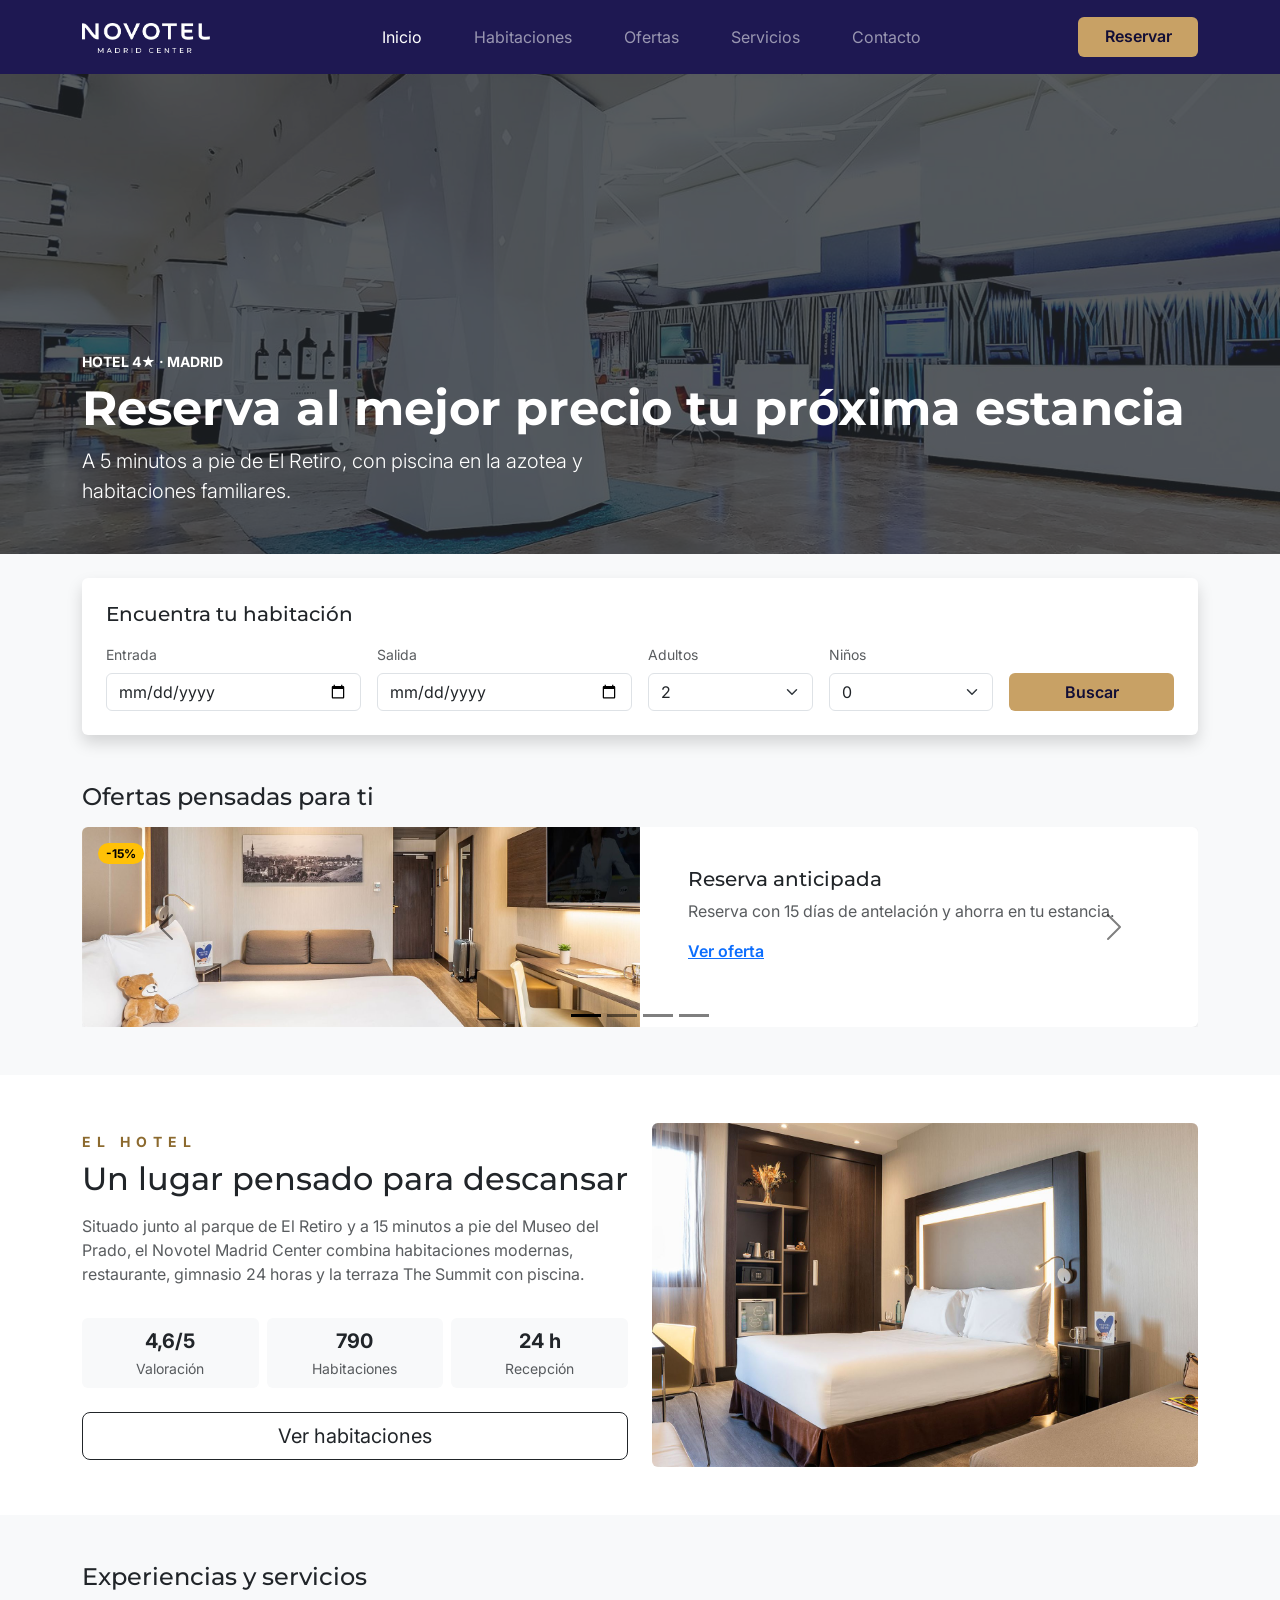
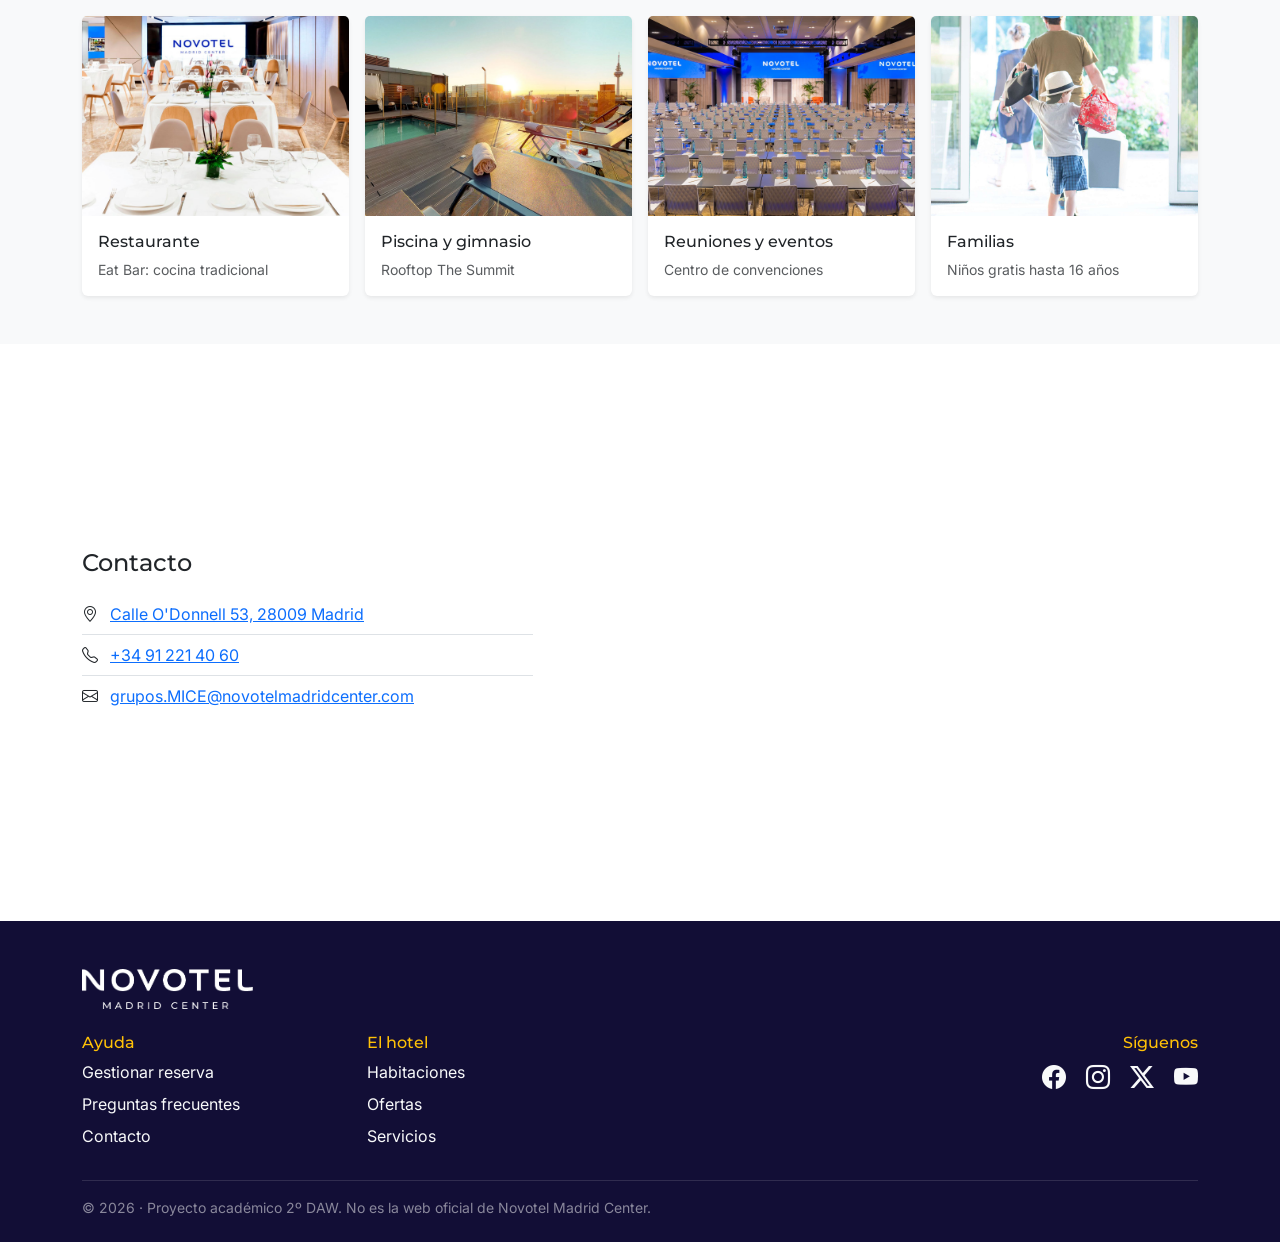
==== index.html @ 1bc8c363 "Add: Pagina NovotelMadrid" ====
<!DOCTYPE html>
<html lang="es">
<head>
  <meta charset="UTF-8">
  <meta name="viewport" content="width=device-width, initial-scale=1.0">
  <title>Novotel Madrid Center</title>
  <link rel="icon" href="img/favicon.png">
  <link href="https://fonts.googleapis.com/css2?family=Inter:wght@400;500;600&family=Montserrat:wght@500;600;700&display=swap" rel="stylesheet">
  <link href="https://cdn.jsdelivr.net/npm/bootstrap@5.3.8/dist/css/bootstrap.min.css" rel="stylesheet" integrity="sha384-sRIl4kxILFvY47J16cr9ZwB07vP4J8+LH7qKQnuqkuIAvNWLzeN8tE5YBujZqJLB" crossorigin="anonymous">
  <link href="https://cdn.jsdelivr.net/npm/bootstrap-icons@1.13.1/font/bootstrap-icons.min.css" rel="stylesheet">
  <link href="css/styles.css" rel="stylesheet">
</head>
<body class="bg-light">

  <nav class="navbar navbar-expand-lg navbar-dark bg-azul py-3 sticky-top">
    <div class="container">
      <a class="navbar-brand" href="index.html">
        <img src="img/logo-novotel-blanco.png" alt="Novotel Madrid Center" height="30">
      </a>
      <button class="navbar-toggler" type="button" data-bs-toggle="collapse" data-bs-target="#menu" aria-label="Abrir menú">
        <span class="navbar-toggler-icon"></span>
      </button>
      <div class="collapse navbar-collapse" id="menu">
        <ul class="navbar-nav mx-auto">
          <li class="nav-item"><a id="header-nav-link" class="nav-link active" href="index.html">Inicio</a></li>
          <li class="nav-item"><a id="header-nav-link" class="nav-link" href="rooms.html">Habitaciones</a></li>
          <li class="nav-item"><a id="header-nav-link" class="nav-link" href="#ofertas">Ofertas</a></li>
          <li class="nav-item"><a id="header-nav-link" class="nav-link" href="#servicios">Servicios</a></li>
          <li class="nav-item"><a id="header-nav-link" class="nav-link" href="#contacto">Contacto</a></li>
        </ul>
        <a id="reservar" href="#buscador" class="btn btn-dorado">Reservar</a>
      </div>
    </div>
  </nav>

  <header class="card border-0 rounded-0 text-white">
    <img src="img/hero.jpg" class="card-img rounded-0 foto-hero" alt="Recepción del hotel">
    <div class="card-img-overlay rounded-0 d-flex align-items-end bg-dark bg-opacity-75 pb-5">
      <div class="container">
        <p class="small fw-bold text-uppercase mb-2">Hotel 4★ · Madrid</p>
        <h1 class="display-5 fw-bold">Reserva al mejor precio tu próxima estancia</h1>
        <p class="lead col-lg-6 mb-0">A 5 minutos a pie de El Retiro, con piscina en la azotea y habitaciones familiares.</p>
      </div>
    </div>
  </header>

  <section id="buscador" class="container py-4">
    <div class="card border-0 shadow p-4">
      <h2 class="h5 mb-3">Encuentra tu habitación</h2>
      <form id="formBusqueda" action="available-rooms.html" method="get" class="row g-3 align-items-end" novalidate>
        <div class="col-6 col-lg-3">
          <label for="entrada" class="form-label small text-muted">Entrada</label>
          <input type="date" class="form-control" id="entrada" name="entrada" required>
        </div>
        <div class="col-6 col-lg-3">
          <label for="salida" class="form-label small text-muted">Salida</label>
          <input type="date" class="form-control" id="salida" name="salida" required>
          <div class="invalid-feedback">Tiene que ser después de la entrada.</div>
        </div>
        <div class="col-6 col-lg-2">
          <label for="adultos" class="form-label small text-muted">Adultos</label>
          <select class="form-select" id="adultos" name="adultos">
            <option>1</option>
            <option selected>2</option>
            <option>3</option>
            <option>4</option>
          </select>
        </div>
        <div class="col-6 col-lg-2">
          <label for="ninos" class="form-label small text-muted">Niños</label>
          <select class="form-select" id="ninos" name="ninos">
            <option selected>0</option>
            <option>1</option>
            <option>2</option>
          </select>
        </div>
        <div class="col-12 col-lg-2">
          <button type="submit" class="btn btn-dorado w-100">Buscar</button>
        </div>
      </form>
    </div>
  </section>

  <section id="ofertas" class="container py-4">
    <h2 class="h4 mb-3">Ofertas pensadas para ti</h2>
    <div id="carrusel" class="carousel carousel-dark slide" data-bs-ride="carousel">
      <div class="carousel-indicators mb-0">
        <button type="button" data-bs-target="#carrusel" data-bs-slide-to="0" class="active" aria-label="Oferta 1"></button>
        <button type="button" data-bs-target="#carrusel" data-bs-slide-to="1" aria-label="Oferta 2"></button>
        <button type="button" data-bs-target="#carrusel" data-bs-slide-to="2" aria-label="Oferta 3"></button>
        <button type="button" data-bs-target="#carrusel" data-bs-slide-to="3" aria-label="Oferta 4"></button>
      </div>
      <div class="carousel-inner">
        <div class="carousel-item active">
          <div class="card border-0 shadow-sm overflow-hidden">
            <div class="row g-0">
              <div class="col-md-6 position-relative">
                <img src="img/oferta-anticipada.jpg" class="img-fluid w-100 foto" alt="Habitación doble">
                <span class="badge rounded-pill text-bg-warning position-absolute top-0 start-0 m-3">-15%</span>
              </div>
              <div class="col-md-6 card-body px-5 py-4 pb-5 align-self-center">
                <h3 class="h5 card-title">Reserva anticipada</h3>
                <p class="card-text text-muted">Reserva con 15 días de antelación y ahorra en tu estancia.</p>
                <a href="#buscador" class="card-link fw-semibold">Ver oferta</a>
              </div>
            </div>
          </div>
        </div>
        <div class="carousel-item">
          <div class="card border-0 shadow-sm overflow-hidden">
            <div class="row g-0">
              <div class="col-md-6 position-relative">
                <img src="img/oferta-finde.jpg" class="img-fluid w-100 foto" alt="Desayuno en el hotel">
                <span class="badge rounded-pill text-bg-warning position-absolute top-0 start-0 m-3">+ Desayuno</span>
              </div>
              <div class="col-md-6 card-body px-5 py-4 pb-5 align-self-center">
                <h3 class="h5 card-title">Escapada fin de semana</h3>
                <p class="card-text text-muted">Desayuno buffet incluido en tus estancias de viernes a domingo.</p>
                <a href="#buscador" class="card-link fw-semibold">Ver oferta</a>
              </div>
            </div>
          </div>
        </div>
        <div class="carousel-item">
          <div class="card border-0 shadow-sm overflow-hidden">
            <div class="row g-0">
              <div class="col-md-6 position-relative">
                <img src="img/oferta-verano.jpg" class="img-fluid w-100 foto" alt="Terraza The Summit">
                <span class="badge rounded-pill text-bg-warning position-absolute top-0 start-0 m-3">Verano</span>
              </div>
              <div class="col-md-6 card-body px-5 py-4 pb-5 align-self-center">
                <h3 class="h5 card-title">Verano en The Summit</h3>
                <p class="card-text text-muted">Acceso a la piscina de la azotea de junio a septiembre.</p>
                <a href="#servicios" class="card-link fw-semibold">Ver oferta</a>
              </div>
            </div>
          </div>
        </div>
        <div class="carousel-item">
          <div class="card border-0 shadow-sm overflow-hidden">
            <div class="row g-0">
              <div class="col-md-6 position-relative">
                <img src="img/servicio-familias.jpg" class="img-fluid w-100 foto" alt="Familia en el hotel">
                <span class="badge rounded-pill text-bg-warning position-absolute top-0 start-0 m-3">Familias</span>
              </div>
              <div class="col-md-6 card-body px-5 py-4 pb-5 align-self-center">
                <h3 class="h5 card-title">Niños gratis</h3>
                <p class="card-text text-muted">Los menores de 16 años se alojan gratis en la habitación de sus padres.</p>
                <a href="rooms.html" class="card-link fw-semibold">Ver habitaciones</a>
              </div>
            </div>
          </div>
        </div>
      </div>
      <button class="carousel-control-prev" type="button" data-bs-target="#carrusel" data-bs-slide="prev">
        <span class="carousel-control-prev-icon"></span>
        <span class="visually-hidden">Anterior</span>
      </button>
      <button class="carousel-control-next" type="button" data-bs-target="#carrusel" data-bs-slide="next">
        <span class="carousel-control-next-icon"></span>
        <span class="visually-hidden">Siguiente</span>
      </button>
    </div>
  </section>

  <section class="bg-white py-5 mt-4">
    <div class="container">
      <div class="row g-4 align-items-center">
        <div class="col-lg-6">
          <p id="hotel-section" class="small fw-bold text-uppercase text-dorado mb-2">El hotel</p>
          <h2 class="mb-3">Un lugar pensado para descansar</h2>
          <p class="text-muted">Situado junto al parque de El Retiro y a 15 minutos a pie del Museo del Prado, el Novotel Madrid Center combina habitaciones modernas, restaurante, gimnasio 24 horas y la terraza The Summit con piscina.</p>
          <div class="row g-2 my-4 text-center">
            <div class="col-4"><div class="bg-light rounded p-2"><strong class="d-block fs-5">4,6/5</strong><small class="text-muted">Valoración</small></div></div>
            <div class="col-4"><div class="bg-light rounded p-2"><strong class="d-block fs-5">790</strong><small class="text-muted">Habitaciones</small></div></div>
            <div class="col-4"><div class="bg-light rounded p-2"><strong class="d-block fs-5">24 h</strong><small class="text-muted">Recepción</small></div></div>
          </div>
          <a id="btnHabitaciones" href="rooms.html" class="btn btn-outline-dark btn-lg">Ver habitaciones</a>
        </div>
        <div class="col-lg-6">
          <img src="img/habitacion-estandar.jpg" class="img-fluid rounded" alt="Habitación del hotel">
        </div>
      </div>
    </div>
  </section>

  <section id="servicios" class="container py-5">
    <h2 class="h4 mb-4">Experiencias y servicios</h2>
    <div class="row row-cols-2 row-cols-lg-4 g-3">
      <div class="col">
        <div class="card h-100 border-0 shadow-sm">
          <img src="img/servicio-restaurante.jpg" class="card-img-top foto" alt="Restaurante Eat Bar">
          <div class="card-body">
            <h3 class="h6 card-title">Restaurante</h3>
            <p class="card-text small text-muted">Eat Bar: cocina tradicional</p>
          </div>
        </div>
      </div>
      <div class="col">
        <div class="card h-100 border-0 shadow-sm">
          <img src="img/servicio-piscina.jpg" class="card-img-top foto" alt="Piscina en la azotea">
          <div class="card-body">
            <h3 class="h6 card-title">Piscina y gimnasio</h3>
            <p class="card-text small text-muted">Rooftop The Summit</p>
          </div>
        </div>
      </div>
      <div class="col">
        <div class="card h-100 border-0 shadow-sm">
          <img src="img/servicio-eventos.jpg" class="card-img-top foto" alt="Sala de eventos">
          <div class="card-body">
            <h3 class="h6 card-title">Reuniones y eventos</h3>
            <p class="card-text small text-muted">Centro de convenciones</p>
          </div>
        </div>
      </div>
      <div class="col">
        <div class="card h-100 border-0 shadow-sm">
          <img src="img/servicio-familias.jpg" class="card-img-top foto" alt="Familia llegando al hotel">
          <div class="card-body">
            <h3 class="h6 card-title">Familias</h3>
            <p class="card-text small text-muted">Niños gratis hasta 16 años</p>
          </div>
        </div>
      </div>
    </div>
  </section>

  <section id="contacto" class="bg-white py-5">
    <div class="container">
      <div class="row g-4 align-items-center">
        <div class="col-lg-5">
          <h2 class="h4 mb-3">Contacto</h2>
          <ul class="list-group list-group-flush">
            <li class="list-group-item px-0"><i class="bi bi-geo-alt me-2"></i> <a href="https://maps.app.goo.gl/3WTuPJawUHsqBY3b8">Calle O'Donnell 53, 28009 Madrid</a></li>
            <li class="list-group-item px-0"><i class="bi bi-telephone me-2"></i> <a href="tel:+34912214060">+34 91 221 40 60</a></li>
            <li class="list-group-item px-0 text-break"><i class="bi bi-envelope me-2"></i> <a href="mailto:grupos.MICE@novotelmadridcenter.com">grupos.MICE@novotelmadridcenter.com</a></li>
          </ul>
        </div>
        <div class="col-lg-7">
          <div class="ratio ratio-4x3 rounded overflow-hidden">
            <iframe src="https://www.google.com/maps?q=Novotel+Madrid+Center,+Calle+de+O'Donnell+53,+Madrid&output=embed" title="Mapa del hotel" loading="lazy" allowfullscreen></iframe>
          </div>
        </div>
      </div>
    </div>
  </section>

  <footer class="bg-azul-oscuro text-white-50 pt-5 pb-4">
    <div class="container">
      <img src="img/logo-novotel-blanco.png" alt="Novotel Madrid Center" height="40" class="mb-4">
      <div class="row g-4">
        <div class="col-6 col-md-3">
          <h2 class="h6 text-warning">Ayuda</h2>
          <ul class="list-unstyled">
            <li id="footer-link" class="mb-2"><a href="#buscador" class="link-light text-decoration-none">Gestionar reserva</a></li>
            <li id="footer-link" class="mb-2"><a href="#contacto" class="link-light text-decoration-none">Preguntas frecuentes</a></li>
            <li id="footer-link" class="mb-2"><a href="#contacto" class="link-light text-decoration-none">Contacto</a></li>
          </ul>
        </div>
        <div class="col-6 col-md-3">
          <h2 class="h6 text-warning">El hotel</h2>
          <ul class="list-unstyled">
            <li id="footer-link" class="mb-2"><a href="rooms.html" class="link-light text-decoration-none">Habitaciones</a></li>
            <li id="footer-link" class="mb-2"><a href="#ofertas" class="link-light text-decoration-none">Ofertas</a></li>
            <li id="footer-link" class="mb-2"><a href="#servicios" class="link-light text-decoration-none">Servicios</a></li>
          </ul>
        </div>
        <div class="col-md-6 text-md-end">
          <h2 class="h6 text-warning">Síguenos</h2>
          <a id="rrss" href="https://www.facebook.com/NovotelMCenter/" target="_blank" class="link-light fs-4 me-3" aria-label="Facebook"><i class="bi bi-facebook"></i></a>
          <a id="rrss" href="https://www.instagram.com/novotelmcenter/" target="_blank" class="link-light fs-4 me-3" aria-label="Instagram"><i class="bi bi-instagram"></i></a>
          <a id="rrss" href="https://x.com/novotelmcenter?lang=es" target="_blank" class="link-light fs-4 me-3" aria-label="X"><i class="bi bi-twitter-x"></i></a>
          <a id="rrss" href="https://www.youtube.com/channel/UCDqbWLSPRt5mQQGbAMGRGoQ" target="_blank" class="link-light fs-4" aria-label="YouTube"><i class="bi bi-youtube"></i></a>
        </div>
      </div>
      <hr>
      <p class="small mb-0">© 2026 · Proyecto académico 2º DAW. No es la web oficial de Novotel Madrid Center.</p>
    </div>
  </footer>

  <script src="https://cdn.jsdelivr.net/npm/bootstrap@5.3.8/dist/js/bootstrap.bundle.min.js" integrity="sha384-FKyoEForCGlyvwx9Hj09JcYn3nv7wiPVlz7YYwJrWVcXK/BmnVDxM+D2scQbITxI" crossorigin="anonymous"></script>
  <script src="js/main.js"></script>
</body>
</html>
---- css/styles.css ----
button:hover,
a:hover {
  transition: all 0.1s;
}

body {
  font-family: "Inter", sans-serif;
}

h1,
h2,
h3,
h4,
h5 {
  font-family: "Montserrat", sans-serif;
}

.bg-azul {
  background-color: #1E1852;
}

.bg-azul-oscuro {
  background-color: #120E36;
}

.text-dorado {
  color: #8C6A2F;
}

.btn-dorado {
  background-color: #C8A165;
  color: #120E36;
  font-weight: 600;
}

.btn-dorado:hover {
  background-color: #B88F52;
  color: #120E36;
}

.nav-pills .nav-link.active {
  background-color: #1E1852;
}

.foto {
  height: 200px;
  object-fit: cover;
}

.foto-hero {
  height: 480px;
  object-fit: cover;
}

#menu ul {
  gap: 36px;
}

#reservar {
  width: 120px;
  height: 40px;
}

#header-nav-link:not(.active):hover {
  border-bottom: 2px solid white;
}

#btnHabitaciones {
  width: 100%;
}

#hotel-section,
#seleccion {
  letter-spacing: 6px;
}

#rrss:hover,
#footer-link a:hover,
li:has(> #rooms-nav-link:not(.active):hover) {
  opacity: 60%;
}

#rooms-nav-link:not(.active) {
  color: black;
}

@media screen and (max-width: 992px) {
  .navbar-nav {
    padding-top: 36px;
    padding-bottom: 36px;
  }

  #reservar {
    width: 100%;
    margin-bottom: 12px;
  }
}
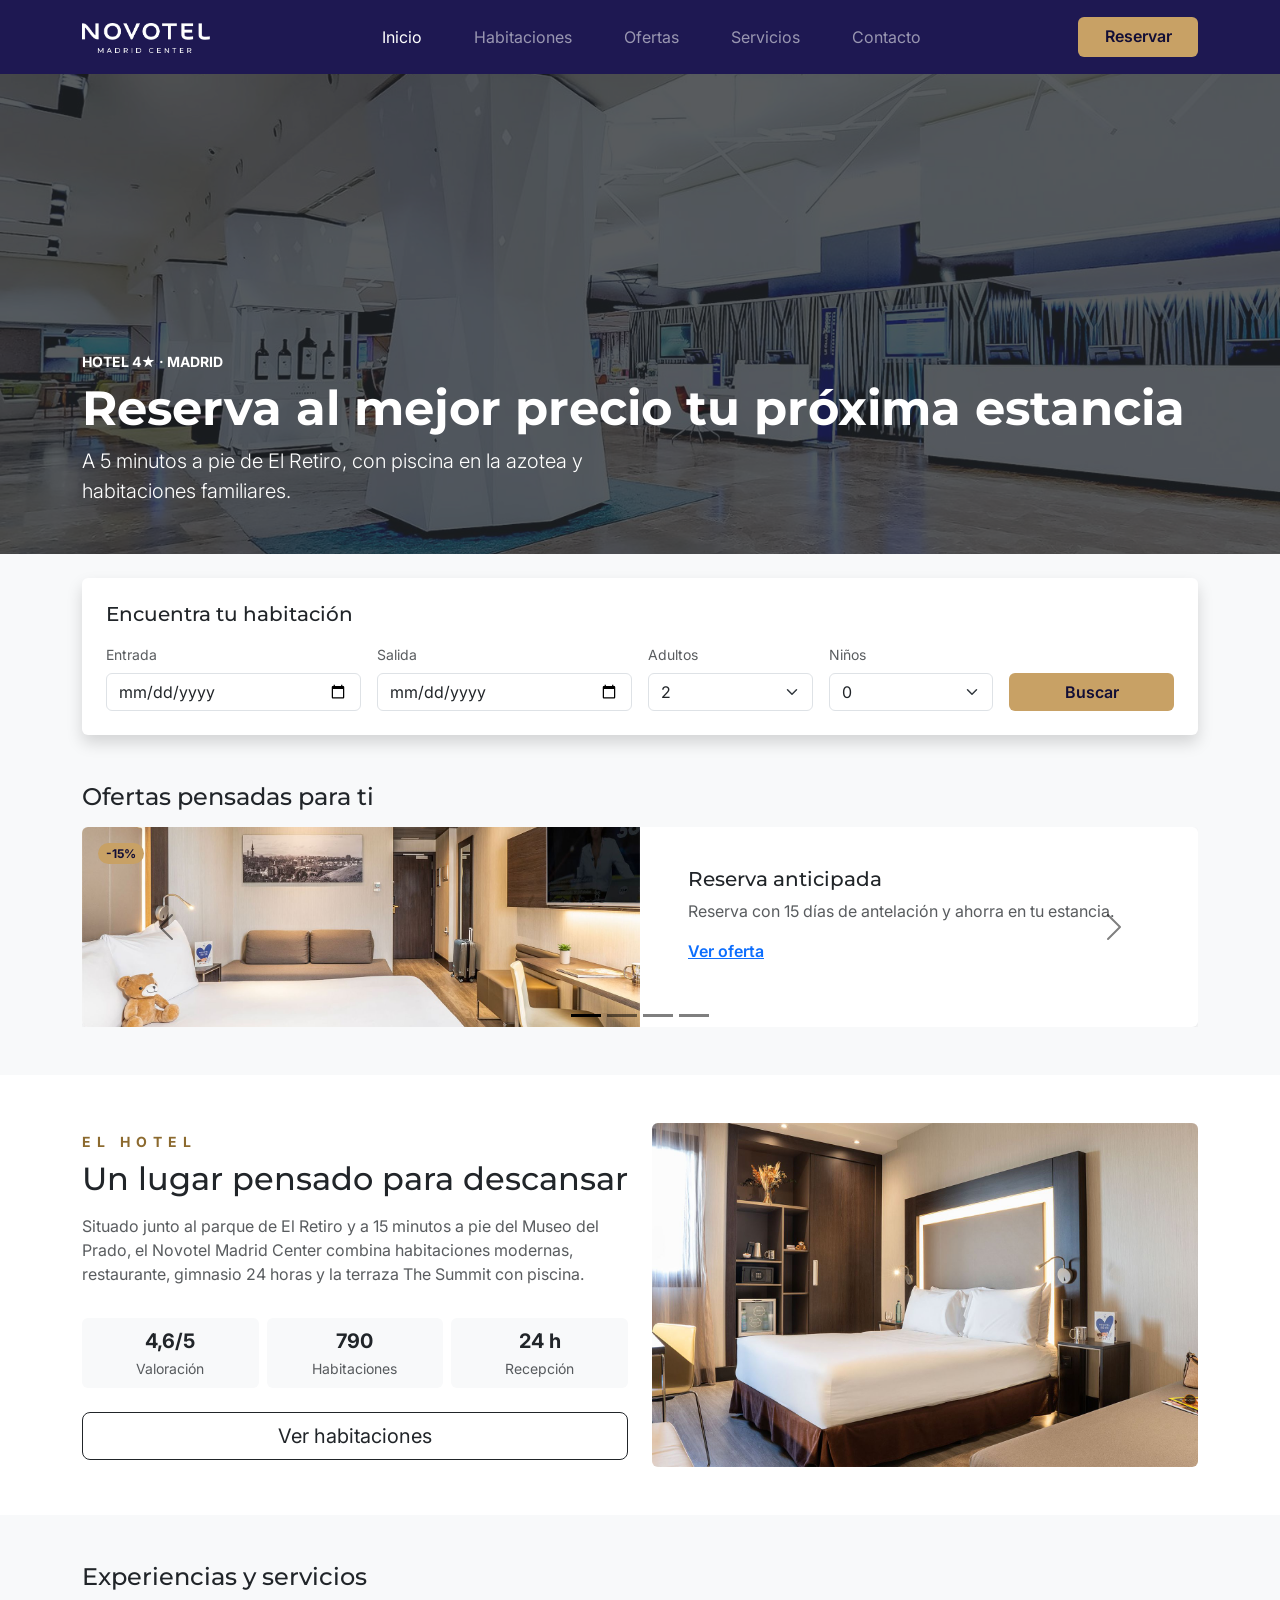
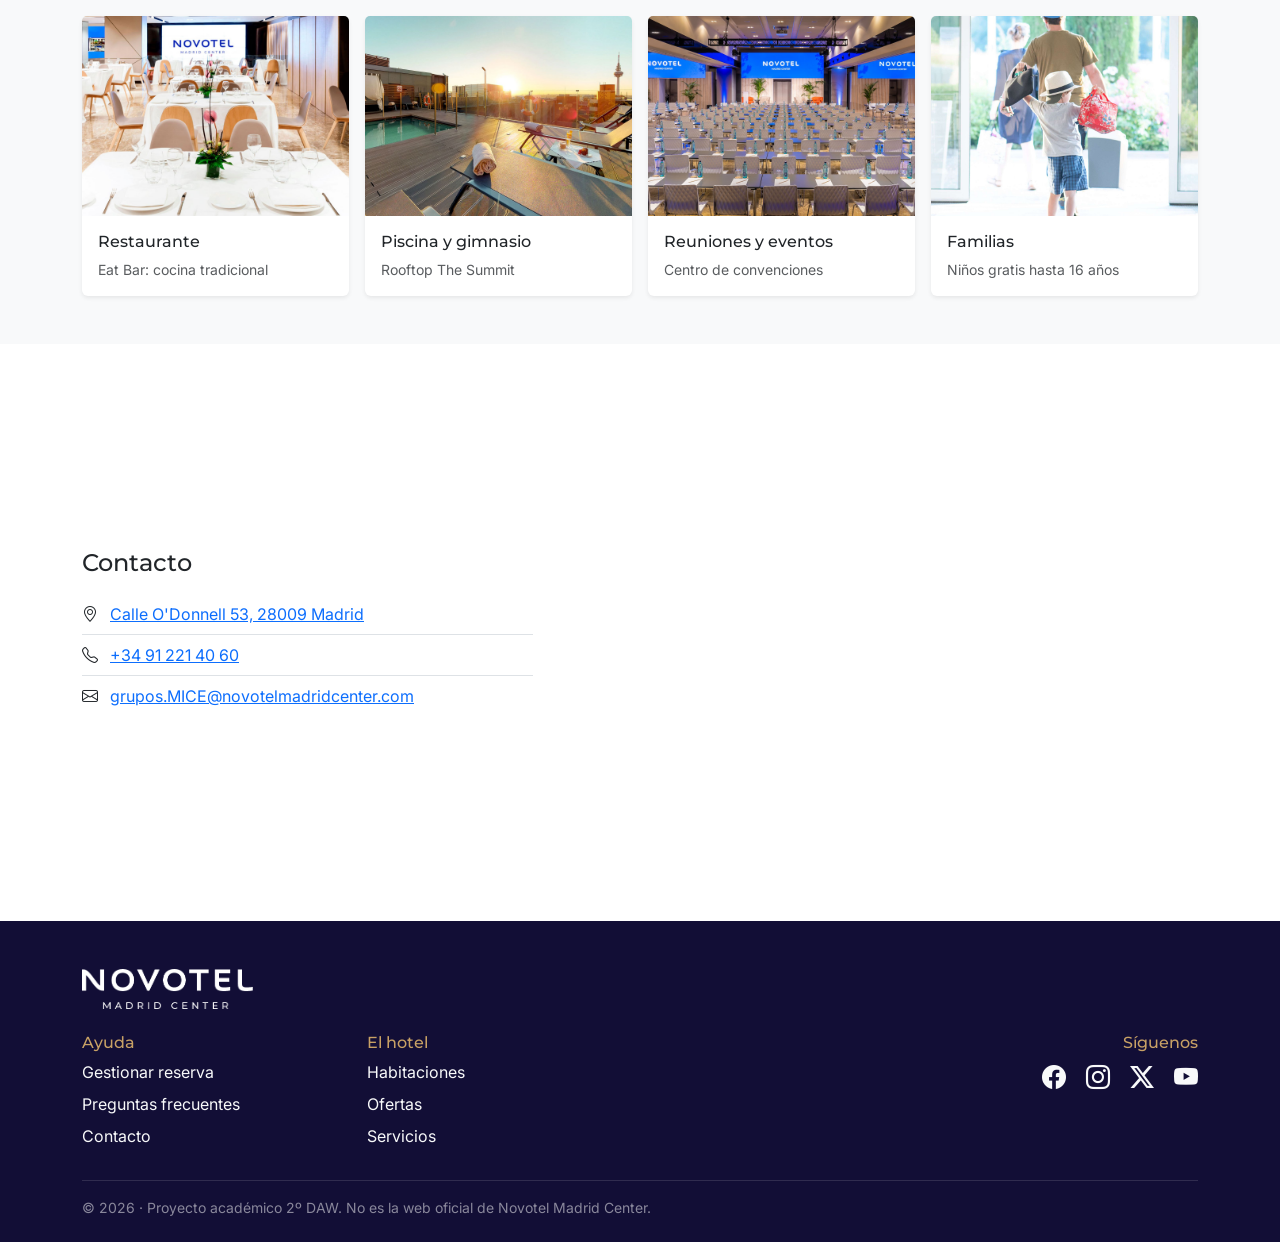
==== commit c5592b83: "Add: Mejoras de ids y codigo en js" ====
--- a/index.html
+++ b/index.html
@@ -1,285 +1,326 @@
 <!DOCTYPE html>
 <html lang="es">
+
 <head>
-  <meta charset="UTF-8">
-  <meta name="viewport" content="width=device-width, initial-scale=1.0">
-  <title>Novotel Madrid Center</title>
-  <link rel="icon" href="img/favicon.png">
-  <link href="https://fonts.googleapis.com/css2?family=Inter:wght@400;500;600&family=Montserrat:wght@500;600;700&display=swap" rel="stylesheet">
-  <link href="https://cdn.jsdelivr.net/npm/bootstrap@5.3.8/dist/css/bootstrap.min.css" rel="stylesheet" integrity="sha384-sRIl4kxILFvY47J16cr9ZwB07vP4J8+LH7qKQnuqkuIAvNWLzeN8tE5YBujZqJLB" crossorigin="anonymous">
-  <link href="https://cdn.jsdelivr.net/npm/bootstrap-icons@1.13.1/font/bootstrap-icons.min.css" rel="stylesheet">
-  <link href="css/styles.css" rel="stylesheet">
+    <meta charset="UTF-8">
+    <meta name="viewport" content="width=device-width, initial-scale=1.0">
+    <title>Novotel Madrid Center</title>
+    <link rel="icon" href="img/favicon.png">
+    <link
+        href="https://fonts.googleapis.com/css2?family=Inter:wght@400;500;600&family=Montserrat:wght@500;600;700&display=swap"
+        rel="stylesheet">
+    <link href="https://cdn.jsdelivr.net/npm/bootstrap@5.3.8/dist/css/bootstrap.min.css" rel="stylesheet"
+        integrity="sha384-sRIl4kxILFvY47J16cr9ZwB07vP4J8+LH7qKQnuqkuIAvNWLzeN8tE5YBujZqJLB" crossorigin="anonymous">
+    <link href="https://cdn.jsdelivr.net/npm/bootstrap-icons@1.13.1/font/bootstrap-icons.min.css" rel="stylesheet">
+    <link href="css/styles.css" rel="stylesheet">
 </head>
+
 <body class="bg-light">
 
-  <nav class="navbar navbar-expand-lg navbar-dark bg-azul py-3 sticky-top">
-    <div class="container">
-      <a class="navbar-brand" href="index.html">
-        <img src="img/logo-novotel-blanco.png" alt="Novotel Madrid Center" height="30">
-      </a>
-      <button class="navbar-toggler" type="button" data-bs-toggle="collapse" data-bs-target="#menu" aria-label="Abrir menú">
-        <span class="navbar-toggler-icon"></span>
-      </button>
-      <div class="collapse navbar-collapse" id="menu">
-        <ul class="navbar-nav mx-auto">
-          <li class="nav-item"><a id="header-nav-link" class="nav-link active" href="index.html">Inicio</a></li>
-          <li class="nav-item"><a id="header-nav-link" class="nav-link" href="rooms.html">Habitaciones</a></li>
-          <li class="nav-item"><a id="header-nav-link" class="nav-link" href="#ofertas">Ofertas</a></li>
-          <li class="nav-item"><a id="header-nav-link" class="nav-link" href="#servicios">Servicios</a></li>
-          <li class="nav-item"><a id="header-nav-link" class="nav-link" href="#contacto">Contacto</a></li>
-        </ul>
-        <a id="reservar" href="#buscador" class="btn btn-dorado">Reservar</a>
-      </div>
-    </div>
-  </nav>
-
-  <header class="card border-0 rounded-0 text-white">
-    <img src="img/hero.jpg" class="card-img rounded-0 foto-hero" alt="Recepción del hotel">
-    <div class="card-img-overlay rounded-0 d-flex align-items-end bg-dark bg-opacity-75 pb-5">
-      <div class="container">
-        <p class="small fw-bold text-uppercase mb-2">Hotel 4★ · Madrid</p>
-        <h1 class="display-5 fw-bold">Reserva al mejor precio tu próxima estancia</h1>
-        <p class="lead col-lg-6 mb-0">A 5 minutos a pie de El Retiro, con piscina en la azotea y habitaciones familiares.</p>
-      </div>
-    </div>
-  </header>
-
-  <section id="buscador" class="container py-4">
-    <div class="card border-0 shadow p-4">
-      <h2 class="h5 mb-3">Encuentra tu habitación</h2>
-      <form id="formBusqueda" action="available-rooms.html" method="get" class="row g-3 align-items-end" novalidate>
-        <div class="col-6 col-lg-3">
-          <label for="entrada" class="form-label small text-muted">Entrada</label>
-          <input type="date" class="form-control" id="entrada" name="entrada" required>
-        </div>
-        <div class="col-6 col-lg-3">
-          <label for="salida" class="form-label small text-muted">Salida</label>
-          <input type="date" class="form-control" id="salida" name="salida" required>
-          <div class="invalid-feedback">Tiene que ser después de la entrada.</div>
-        </div>
-        <div class="col-6 col-lg-2">
-          <label for="adultos" class="form-label small text-muted">Adultos</label>
-          <select class="form-select" id="adultos" name="adultos">
-            <option>1</option>
-            <option selected>2</option>
-            <option>3</option>
-            <option>4</option>
-          </select>
-        </div>
-        <div class="col-6 col-lg-2">
-          <label for="ninos" class="form-label small text-muted">Niños</label>
-          <select class="form-select" id="ninos" name="ninos">
-            <option selected>0</option>
-            <option>1</option>
-            <option>2</option>
-          </select>
-        </div>
-        <div class="col-12 col-lg-2">
-          <button type="submit" class="btn btn-dorado w-100">Buscar</button>
-        </div>
-      </form>
-    </div>
-  </section>
-
-  <section id="ofertas" class="container py-4">
-    <h2 class="h4 mb-3">Ofertas pensadas para ti</h2>
-    <div id="carrusel" class="carousel carousel-dark slide" data-bs-ride="carousel">
-      <div class="carousel-indicators mb-0">
-        <button type="button" data-bs-target="#carrusel" data-bs-slide-to="0" class="active" aria-label="Oferta 1"></button>
-        <button type="button" data-bs-target="#carrusel" data-bs-slide-to="1" aria-label="Oferta 2"></button>
-        <button type="button" data-bs-target="#carrusel" data-bs-slide-to="2" aria-label="Oferta 3"></button>
-        <button type="button" data-bs-target="#carrusel" data-bs-slide-to="3" aria-label="Oferta 4"></button>
-      </div>
-      <div class="carousel-inner">
-        <div class="carousel-item active">
-          <div class="card border-0 shadow-sm overflow-hidden">
-            <div class="row g-0">
-              <div class="col-md-6 position-relative">
-                <img src="img/oferta-anticipada.jpg" class="img-fluid w-100 foto" alt="Habitación doble">
-                <span class="badge rounded-pill text-bg-warning position-absolute top-0 start-0 m-3">-15%</span>
-              </div>
-              <div class="col-md-6 card-body px-5 py-4 pb-5 align-self-center">
-                <h3 class="h5 card-title">Reserva anticipada</h3>
-                <p class="card-text text-muted">Reserva con 15 días de antelación y ahorra en tu estancia.</p>
-                <a href="#buscador" class="card-link fw-semibold">Ver oferta</a>
-              </div>
-            </div>
-          </div>
-        </div>
-        <div class="carousel-item">
-          <div class="card border-0 shadow-sm overflow-hidden">
-            <div class="row g-0">
-              <div class="col-md-6 position-relative">
-                <img src="img/oferta-finde.jpg" class="img-fluid w-100 foto" alt="Desayuno en el hotel">
-                <span class="badge rounded-pill text-bg-warning position-absolute top-0 start-0 m-3">+ Desayuno</span>
-              </div>
-              <div class="col-md-6 card-body px-5 py-4 pb-5 align-self-center">
-                <h3 class="h5 card-title">Escapada fin de semana</h3>
-                <p class="card-text text-muted">Desayuno buffet incluido en tus estancias de viernes a domingo.</p>
-                <a href="#buscador" class="card-link fw-semibold">Ver oferta</a>
-              </div>
-            </div>
-          </div>
-        </div>
-        <div class="carousel-item">
-          <div class="card border-0 shadow-sm overflow-hidden">
-            <div class="row g-0">
-              <div class="col-md-6 position-relative">
-                <img src="img/oferta-verano.jpg" class="img-fluid w-100 foto" alt="Terraza The Summit">
-                <span class="badge rounded-pill text-bg-warning position-absolute top-0 start-0 m-3">Verano</span>
-              </div>
-              <div class="col-md-6 card-body px-5 py-4 pb-5 align-self-center">
-                <h3 class="h5 card-title">Verano en The Summit</h3>
-                <p class="card-text text-muted">Acceso a la piscina de la azotea de junio a septiembre.</p>
-                <a href="#servicios" class="card-link fw-semibold">Ver oferta</a>
-              </div>
-            </div>
-          </div>
-        </div>
-        <div class="carousel-item">
-          <div class="card border-0 shadow-sm overflow-hidden">
-            <div class="row g-0">
-              <div class="col-md-6 position-relative">
-                <img src="img/servicio-familias.jpg" class="img-fluid w-100 foto" alt="Familia en el hotel">
-                <span class="badge rounded-pill text-bg-warning position-absolute top-0 start-0 m-3">Familias</span>
-              </div>
-              <div class="col-md-6 card-body px-5 py-4 pb-5 align-self-center">
-                <h3 class="h5 card-title">Niños gratis</h3>
-                <p class="card-text text-muted">Los menores de 16 años se alojan gratis en la habitación de sus padres.</p>
-                <a href="rooms.html" class="card-link fw-semibold">Ver habitaciones</a>
-              </div>
-            </div>
-          </div>
-        </div>
-      </div>
-      <button class="carousel-control-prev" type="button" data-bs-target="#carrusel" data-bs-slide="prev">
-        <span class="carousel-control-prev-icon"></span>
-        <span class="visually-hidden">Anterior</span>
-      </button>
-      <button class="carousel-control-next" type="button" data-bs-target="#carrusel" data-bs-slide="next">
-        <span class="carousel-control-next-icon"></span>
-        <span class="visually-hidden">Siguiente</span>
-      </button>
-    </div>
-  </section>
-
-  <section class="bg-white py-5 mt-4">
-    <div class="container">
-      <div class="row g-4 align-items-center">
-        <div class="col-lg-6">
-          <p id="hotel-section" class="small fw-bold text-uppercase text-dorado mb-2">El hotel</p>
-          <h2 class="mb-3">Un lugar pensado para descansar</h2>
-          <p class="text-muted">Situado junto al parque de El Retiro y a 15 minutos a pie del Museo del Prado, el Novotel Madrid Center combina habitaciones modernas, restaurante, gimnasio 24 horas y la terraza The Summit con piscina.</p>
-          <div class="row g-2 my-4 text-center">
-            <div class="col-4"><div class="bg-light rounded p-2"><strong class="d-block fs-5">4,6/5</strong><small class="text-muted">Valoración</small></div></div>
-            <div class="col-4"><div class="bg-light rounded p-2"><strong class="d-block fs-5">790</strong><small class="text-muted">Habitaciones</small></div></div>
-            <div class="col-4"><div class="bg-light rounded p-2"><strong class="d-block fs-5">24 h</strong><small class="text-muted">Recepción</small></div></div>
-          </div>
-          <a id="btnHabitaciones" href="rooms.html" class="btn btn-outline-dark btn-lg">Ver habitaciones</a>
-        </div>
-        <div class="col-lg-6">
-          <img src="img/habitacion-estandar.jpg" class="img-fluid rounded" alt="Habitación del hotel">
-        </div>
-      </div>
-    </div>
-  </section>
-
-  <section id="servicios" class="container py-5">
-    <h2 class="h4 mb-4">Experiencias y servicios</h2>
-    <div class="row row-cols-2 row-cols-lg-4 g-3">
-      <div class="col">
-        <div class="card h-100 border-0 shadow-sm">
-          <img src="img/servicio-restaurante.jpg" class="card-img-top foto" alt="Restaurante Eat Bar">
-          <div class="card-body">
-            <h3 class="h6 card-title">Restaurante</h3>
-            <p class="card-text small text-muted">Eat Bar: cocina tradicional</p>
-          </div>
-        </div>
-      </div>
-      <div class="col">
-        <div class="card h-100 border-0 shadow-sm">
-          <img src="img/servicio-piscina.jpg" class="card-img-top foto" alt="Piscina en la azotea">
-          <div class="card-body">
-            <h3 class="h6 card-title">Piscina y gimnasio</h3>
-            <p class="card-text small text-muted">Rooftop The Summit</p>
-          </div>
-        </div>
-      </div>
-      <div class="col">
-        <div class="card h-100 border-0 shadow-sm">
-          <img src="img/servicio-eventos.jpg" class="card-img-top foto" alt="Sala de eventos">
-          <div class="card-body">
-            <h3 class="h6 card-title">Reuniones y eventos</h3>
-            <p class="card-text small text-muted">Centro de convenciones</p>
-          </div>
-        </div>
-      </div>
-      <div class="col">
-        <div class="card h-100 border-0 shadow-sm">
-          <img src="img/servicio-familias.jpg" class="card-img-top foto" alt="Familia llegando al hotel">
-          <div class="card-body">
-            <h3 class="h6 card-title">Familias</h3>
-            <p class="card-text small text-muted">Niños gratis hasta 16 años</p>
-          </div>
-        </div>
-      </div>
-    </div>
-  </section>
-
-  <section id="contacto" class="bg-white py-5">
-    <div class="container">
-      <div class="row g-4 align-items-center">
-        <div class="col-lg-5">
-          <h2 class="h4 mb-3">Contacto</h2>
-          <ul class="list-group list-group-flush">
-            <li class="list-group-item px-0"><i class="bi bi-geo-alt me-2"></i> <a href="https://maps.app.goo.gl/3WTuPJawUHsqBY3b8">Calle O'Donnell 53, 28009 Madrid</a></li>
-            <li class="list-group-item px-0"><i class="bi bi-telephone me-2"></i> <a href="tel:+34912214060">+34 91 221 40 60</a></li>
-            <li class="list-group-item px-0 text-break"><i class="bi bi-envelope me-2"></i> <a href="mailto:grupos.MICE@novotelmadridcenter.com">grupos.MICE@novotelmadridcenter.com</a></li>
-          </ul>
-        </div>
-        <div class="col-lg-7">
-          <div class="ratio ratio-4x3 rounded overflow-hidden">
-            <iframe src="https://www.google.com/maps?q=Novotel+Madrid+Center,+Calle+de+O'Donnell+53,+Madrid&output=embed" title="Mapa del hotel" loading="lazy" allowfullscreen></iframe>
-          </div>
-        </div>
-      </div>
-    </div>
-  </section>
-
-  <footer class="bg-azul-oscuro text-white-50 pt-5 pb-4">
-    <div class="container">
-      <img src="img/logo-novotel-blanco.png" alt="Novotel Madrid Center" height="40" class="mb-4">
-      <div class="row g-4">
-        <div class="col-6 col-md-3">
-          <h2 class="h6 text-warning">Ayuda</h2>
-          <ul class="list-unstyled">
-            <li id="footer-link" class="mb-2"><a href="#buscador" class="link-light text-decoration-none">Gestionar reserva</a></li>
-            <li id="footer-link" class="mb-2"><a href="#contacto" class="link-light text-decoration-none">Preguntas frecuentes</a></li>
-            <li id="footer-link" class="mb-2"><a href="#contacto" class="link-light text-decoration-none">Contacto</a></li>
-          </ul>
-        </div>
-        <div class="col-6 col-md-3">
-          <h2 class="h6 text-warning">El hotel</h2>
-          <ul class="list-unstyled">
-            <li id="footer-link" class="mb-2"><a href="rooms.html" class="link-light text-decoration-none">Habitaciones</a></li>
-            <li id="footer-link" class="mb-2"><a href="#ofertas" class="link-light text-decoration-none">Ofertas</a></li>
-            <li id="footer-link" class="mb-2"><a href="#servicios" class="link-light text-decoration-none">Servicios</a></li>
-          </ul>
-        </div>
-        <div class="col-md-6 text-md-end">
-          <h2 class="h6 text-warning">Síguenos</h2>
-          <a id="rrss" href="https://www.facebook.com/NovotelMCenter/" target="_blank" class="link-light fs-4 me-3" aria-label="Facebook"><i class="bi bi-facebook"></i></a>
-          <a id="rrss" href="https://www.instagram.com/novotelmcenter/" target="_blank" class="link-light fs-4 me-3" aria-label="Instagram"><i class="bi bi-instagram"></i></a>
-          <a id="rrss" href="https://x.com/novotelmcenter?lang=es" target="_blank" class="link-light fs-4 me-3" aria-label="X"><i class="bi bi-twitter-x"></i></a>
-          <a id="rrss" href="https://www.youtube.com/channel/UCDqbWLSPRt5mQQGbAMGRGoQ" target="_blank" class="link-light fs-4" aria-label="YouTube"><i class="bi bi-youtube"></i></a>
-        </div>
-      </div>
-      <hr>
-      <p class="small mb-0">© 2026 · Proyecto académico 2º DAW. No es la web oficial de Novotel Madrid Center.</p>
-    </div>
-  </footer>
-
-  <script src="https://cdn.jsdelivr.net/npm/bootstrap@5.3.8/dist/js/bootstrap.bundle.min.js" integrity="sha384-FKyoEForCGlyvwx9Hj09JcYn3nv7wiPVlz7YYwJrWVcXK/BmnVDxM+D2scQbITxI" crossorigin="anonymous"></script>
-  <script src="js/main.js"></script>
+    <nav class="navbar navbar-expand-lg navbar-dark bg-azul py-3 sticky-top">
+        <div class="container">
+            <a class="navbar-brand" href="index.html">
+                <img src="img/logo-novotel-blanco.png" alt="Novotel Madrid Center" height="30">
+            </a>
+            <button class="navbar-toggler" type="button" data-bs-toggle="collapse" data-bs-target="#menu"
+                aria-label="Abrir menú">
+                <span class="navbar-toggler-icon"></span>
+            </button>
+            <div class="collapse navbar-collapse" id="menu">
+                <ul class="navbar-nav mx-auto">
+                    <li class="nav-item"><a class="header-nav-link nav-link active" href="index.html">Inicio</a></li>
+                    <li class="nav-item"><a class="header-nav-link nav-link" href="rooms.html">Habitaciones</a></li>
+                    <li class="nav-item"><a class="header-nav-link nav-link" href="#ofertas">Ofertas</a></li>
+                    <li class="nav-item"><a class="header-nav-link nav-link" href="#servicios">Servicios</a></li>
+                    <li class="nav-item"><a class="header-nav-link nav-link" href="#contacto">Contacto</a></li>
+                </ul>
+                <a id="reservar" href="#buscador" class="btn btn-dorado">Reservar</a>
+            </div>
+        </div>
+    </nav>
+
+    <header class="card border-0 rounded-0 text-white">
+        <img src="img/hero.jpg" class="card-img rounded-0 foto-hero" alt="Recepción del hotel">
+        <div class="card-img-overlay rounded-0 d-flex align-items-end bg-dark bg-opacity-75 pb-5">
+            <div class="container">
+                <p class="small fw-bold text-uppercase mb-2">Hotel 4★ · Madrid</p>
+                <h1 class="display-5 fw-bold">Reserva al mejor precio tu próxima estancia</h1>
+                <p class="lead col-lg-6 mb-0">A 5 minutos a pie de El Retiro, con piscina en la azotea y habitaciones familiares.</p>
+            </div>
+        </div>
+    </header>
+
+    <section id="buscador" class="container py-4">
+        <div class="card border-0 shadow p-4">
+            <h2 class="h5 mb-3">Encuentra tu habitación</h2>
+            <form id="formBusqueda" action="available-rooms.html" method="get" class="row g-3 align-items-end" novalidate>
+                <div class="col-6 col-lg-3">
+                    <label for="entrada" class="form-label small text-muted">Entrada</label>
+                    <input type="date" class="form-control" id="entrada" name="entrada" required>
+                </div>
+                <div class="col-6 col-lg-3">
+                    <label for="salida" class="form-label small text-muted">Salida</label>
+                    <input type="date" class="form-control" id="salida" name="salida" required>
+                    <div class="invalid-feedback">Tiene que ser después de la entrada.</div>
+                </div>
+                <div class="col-6 col-lg-2">
+                    <label for="adultos" class="form-label small text-muted">Adultos</label>
+                    <select class="form-select" id="adultos" name="adultos">
+                        <option>1</option>
+                        <option selected>2</option>
+                        <option>3</option>
+                        <option>4</option>
+                    </select>
+                </div>
+                <div class="col-6 col-lg-2">
+                    <label for="ninos" class="form-label small text-muted">Niños</label>
+                    <select class="form-select" id="ninos" name="ninos">
+                        <option selected>0</option>
+                        <option>1</option>
+                        <option>2</option>
+                    </select>
+                </div>
+                <div class="col-12 col-lg-2">
+                    <button type="submit" class="btn btn-dorado w-100">Buscar</button>
+                </div>
+            </form>
+        </div>
+    </section>
+
+    <section id="ofertas" class="container py-4">
+        <h2 class="h4 mb-3">Ofertas pensadas para ti</h2>
+        <div id="carrusel" class="carousel carousel-dark slide" data-bs-ride="carousel">
+            <div class="carousel-indicators mb-0">
+                <button type="button" data-bs-target="#carrusel" data-bs-slide-to="0" class="active"
+                    aria-label="Oferta 1"></button>
+                <button type="button" data-bs-target="#carrusel" data-bs-slide-to="1" aria-label="Oferta 2"></button>
+                <button type="button" data-bs-target="#carrusel" data-bs-slide-to="2" aria-label="Oferta 3"></button>
+                <button type="button" data-bs-target="#carrusel" data-bs-slide-to="3" aria-label="Oferta 4"></button>
+            </div>
+            <div class="carousel-inner">
+                <div class="carousel-item active">
+                    <div class="card border-0 shadow-sm overflow-hidden">
+                        <div class="row g-0">
+                            <div class="col-md-6 position-relative">
+                                <img src="img/oferta-anticipada.jpg" class="img-fluid w-100 foto"
+                                    alt="Habitación doble">
+                                <span
+                                    class="badge rounded-pill bg-dorado position-absolute top-0 start-0 m-3">-15%</span>
+                            </div>
+                            <div class="col-md-6 card-body px-5 py-4 pb-5 align-self-center">
+                                <h3 class="h5 card-title">Reserva anticipada</h3>
+                                <p class="card-text text-muted">Reserva con 15 días de antelación y ahorra en tu estancia.</p>
+                                <a href="#buscador" class="card-link fw-semibold">Ver oferta</a>
+                            </div>
+                        </div>
+                    </div>
+                </div>
+                <div class="carousel-item">
+                    <div class="card border-0 shadow-sm overflow-hidden">
+                        <div class="row g-0">
+                            <div class="col-md-6 position-relative">
+                                <img src="img/oferta-finde.jpg" class="img-fluid w-100 foto" alt="Desayuno en el hotel">
+                                <span class="badge rounded-pill bg-dorado position-absolute top-0 start-0 m-3">+ Desayuno</span>
+                            </div>
+                            <div class="col-md-6 card-body px-5 py-4 pb-5 align-self-center">
+                                <h3 class="h5 card-title">Escapada fin de semana</h3>
+                                <p class="card-text text-muted">Desayuno buffet incluido en tus estancias de viernes a domingo.</p>
+                                <a href="#buscador" class="card-link fw-semibold">Ver oferta</a>
+                            </div>
+                        </div>
+                    </div>
+                </div>
+                <div class="carousel-item">
+                    <div class="card border-0 shadow-sm overflow-hidden">
+                        <div class="row g-0">
+                            <div class="col-md-6 position-relative">
+                                <img src="img/oferta-verano.jpg" class="img-fluid w-100 foto" alt="Terraza The Summit">
+                                <span class="badge rounded-pill bg-dorado position-absolute top-0 start-0 m-3">Verano</span>
+                            </div>
+                            <div class="col-md-6 card-body px-5 py-4 pb-5 align-self-center">
+                                <h3 class="h5 card-title">Verano en The Summit</h3>
+                                <p class="card-text text-muted">Acceso a la piscina de la azotea de junio a septiembre.
+                                </p>
+                                <a href="#servicios" class="card-link fw-semibold">Ver oferta</a>
+                            </div>
+                        </div>
+                    </div>
+                </div>
+                <div class="carousel-item">
+                    <div class="card border-0 shadow-sm overflow-hidden">
+                        <div class="row g-0">
+                            <div class="col-md-6 position-relative">
+                                <img src="img/servicio-familias.jpg" class="img-fluid w-100 foto" alt="Familia en el hotel">
+                                <span class="badge rounded-pill bg-dorado position-absolute top-0 start-0 m-3">Familias</span>
+                            </div>
+                            <div class="col-md-6 card-body px-5 py-4 pb-5 align-self-center">
+                                <h3 class="h5 card-title">Niños gratis</h3>
+                                <p class="card-text text-muted">Los menores de 16 años se alojan gratis en la habitación de sus padres.</p>
+                                <a href="rooms.html" class="card-link fw-semibold">Ver habitaciones</a>
+                            </div>
+                        </div>
+                    </div>
+                </div>
+            </div>
+            <button class="carousel-control-prev" type="button" data-bs-target="#carrusel" data-bs-slide="prev">
+                <span class="carousel-control-prev-icon"></span>
+                <span class="visually-hidden">Anterior</span>
+            </button>
+            <button class="carousel-control-next" type="button" data-bs-target="#carrusel" data-bs-slide="next">
+                <span class="carousel-control-next-icon"></span>
+                <span class="visually-hidden">Siguiente</span>
+            </button>
+        </div>
+    </section>
+
+    <section class="bg-white py-5 mt-4">
+        <div class="container">
+            <div class="row g-4 align-items-center">
+                <div class="col-lg-6">
+                    <p id="hotel-section" class="small fw-bold text-uppercase text-dorado mb-2">El hotel</p>
+                    <h2 class="mb-3">Un lugar pensado para descansar</h2>
+                    <p class="text-muted">Situado junto al parque de El Retiro y a 15 minutos a pie del Museo del Prado,
+                        el Novotel Madrid Center combina habitaciones modernas, restaurante, gimnasio 24 horas y la
+                        terraza The Summit con piscina.</p>
+                    <div class="row g-2 my-4 text-center">
+                        <div class="col-4">
+                            <div class="bg-light rounded p-2"><strong class="d-block fs-5">4,6/5</strong>
+                                <small class="text-muted">Valoración</small></div>
+                        </div>
+                        <div class="col-4">
+                            <div class="bg-light rounded p-2"><strong class="d-block fs-5">790</strong>
+                                <small class="text-muted">Habitaciones</small></div>
+                        </div>
+                        <div class="col-4">
+                            <div class="bg-light rounded p-2"><strong class="d-block fs-5">24 h</strong>
+                                <small class="text-muted">Recepción</small></div>
+                        </div>
+                    </div>
+                    <a id="btnHabitaciones" href="rooms.html" class="btn btn-outline-dark btn-lg">Ver habitaciones</a>
+                </div>
+                <div class="col-lg-6">
+                    <img src="img/habitacion-estandar.jpg" class="img-fluid rounded" alt="Habitación del hotel">
+                </div>
+            </div>
+        </div>
+    </section>
+
+    <section id="servicios" class="container py-5">
+        <h2 class="h4 mb-4">Experiencias y servicios</h2>
+        <div class="row row-cols-2 row-cols-lg-4 g-3">
+            <div class="col">
+                <div class="card h-100 border-0 shadow-sm">
+                    <img src="img/servicio-restaurante.jpg" class="card-img-top foto" alt="Restaurante Eat Bar">
+                    <div class="card-body">
+                        <h3 class="h6 card-title">Restaurante</h3>
+                        <p class="card-text small text-muted">Eat Bar: cocina tradicional</p>
+                    </div>
+                </div>
+            </div>
+            <div class="col">
+                <div class="card h-100 border-0 shadow-sm">
+                    <img src="img/servicio-piscina.jpg" class="card-img-top foto" alt="Piscina en la azotea">
+                    <div class="card-body">
+                        <h3 class="h6 card-title">Piscina y gimnasio</h3>
+                        <p class="card-text small text-muted">Rooftop The Summit</p>
+                    </div>
+                </div>
+            </div>
+            <div class="col">
+                <div class="card h-100 border-0 shadow-sm">
+                    <img src="img/servicio-eventos.jpg" class="card-img-top foto" alt="Sala de eventos">
+                    <div class="card-body">
+                        <h3 class="h6 card-title">Reuniones y eventos</h3>
+                        <p class="card-text small text-muted">Centro de convenciones</p>
+                    </div>
+                </div>
+            </div>
+            <div class="col">
+                <div class="card h-100 border-0 shadow-sm">
+                    <img src="img/servicio-familias.jpg" class="card-img-top foto" alt="Familia llegando al hotel">
+                    <div class="card-body">
+                        <h3 class="h6 card-title">Familias</h3>
+                        <p class="card-text small text-muted">Niños gratis hasta 16 años</p>
+                    </div>
+                </div>
+            </div>
+        </div>
+    </section>
+
+    <section id="contacto" class="bg-white py-5">
+        <div class="container">
+            <div class="row g-4 align-items-center">
+                <div class="col-lg-5">
+                    <h2 class="h4 mb-3">Contacto</h2>
+                    <ul class="list-group list-group-flush">
+                        <li class="list-group-item px-0"><i class="bi bi-geo-alt me-2"></i> <a
+                                href="https://maps.app.goo.gl/3WTuPJawUHsqBY3b8">Calle O'Donnell 53, 28009 Madrid</a>
+                        </li>
+                        <li class="list-group-item px-0"><i class="bi bi-telephone me-2"></i> <a
+                                href="tel:+34912214060">+34 91 221 40 60</a></li>
+                        <li class="list-group-item px-0 text-break"><i class="bi bi-envelope me-2"></i> <a
+                                href="mailto:grupos.MICE@novotelmadridcenter.com">grupos.MICE@novotelmadridcenter.com</a>
+                        </li>
+                    </ul>
+                </div>
+                <div class="col-lg-7">
+                    <div class="ratio ratio-4x3 rounded overflow-hidden">
+                        <iframe
+                            src="https://www.google.com/maps?q=Novotel+Madrid+Center,+Calle+de+O'Donnell+53,+Madrid&output=embed"
+                            title="Mapa del hotel" loading="lazy" allowfullscreen></iframe>
+                    </div>
+                </div>
+            </div>
+        </div>
+    </section>
+
+    <footer class="bg-azul-oscuro text-white-50 pt-5 pb-4">
+        <div class="container">
+            <img src="img/logo-novotel-blanco.png" alt="Novotel Madrid Center" height="40" class="mb-4">
+            <div class="row g-4">
+                <div class="col-6 col-md-3">
+                    <h2 class="h6 text-dorado-claro">Ayuda</h2>
+                    <ul class="list-unstyled">
+                        <li class="footer-link mb-2"><a href="#buscador"
+                                class="link-light text-decoration-none">Gestionar reserva</a></li>
+                        <li class="footer-link mb-2"><a href="#contacto"
+                                class="link-light text-decoration-none">Preguntas frecuentes</a></li>
+                        <li class="footer-link mb-2"><a href="#contacto"
+                                class="link-light text-decoration-none">Contacto</a></li>
+                    </ul>
+                </div>
+                <div class="col-6 col-md-3">
+                    <h2 class="h6 text-dorado-claro">El hotel</h2>
+                    <ul class="list-unstyled">
+                        <li class="footer-link mb-2"><a href="rooms.html"
+                                class="link-light text-decoration-none">Habitaciones</a></li>
+                        <li class="footer-link mb-2"><a href="#ofertas"
+                                class="link-light text-decoration-none">Ofertas</a></li>
+                        <li class="footer-link mb-2"><a href="#servicios"
+                                class="link-light text-decoration-none">Servicios</a></li>
+                    </ul>
+                </div>
+                <div class="col-md-6 text-md-end">
+                    <h2 class="h6 text-dorado-claro">Síguenos</h2>
+                    <a href="https://www.facebook.com/NovotelMCenter/" target="_blank"
+                        class="rrss link-light fs-4 me-3" aria-label="Facebook"><i class="bi bi-facebook"></i></a>
+                    <a href="https://www.instagram.com/novotelmcenter/" target="_blank"
+                        class="rrss link-light fs-4 me-3" aria-label="Instagram"><i class="bi bi-instagram"></i></a>
+                    <a href="https://x.com/novotelmcenter?lang=es" target="_blank"
+                        class="rrss link-light fs-4 me-3" aria-label="X"><i class="bi bi-twitter-x"></i></a>
+                    <a href="https://www.youtube.com/channel/UCDqbWLSPRt5mQQGbAMGRGoQ" target="_blank"
+                        class="rrss link-light fs-4" aria-label="YouTube"><i class="bi bi-youtube"></i></a>
+                </div>
+            </div>
+            <hr>
+            <p class="small mb-0">© 2026 · Proyecto académico 2º DAW. No es la web oficial de Novotel Madrid Center.</p>
+        </div>
+    </footer>
+
+    <script src="https://cdn.jsdelivr.net/npm/bootstrap@5.3.8/dist/js/bootstrap.bundle.min.js"
+        integrity="sha384-FKyoEForCGlyvwx9Hj09JcYn3nv7wiPVlz7YYwJrWVcXK/BmnVDxM+D2scQbITxI"
+        crossorigin="anonymous"></script>
+    <script src="js/main.js"></script>
 </body>
-</html>
+
+</html>
--- a/css/styles.css
+++ b/css/styles.css
@@ -25,6 +25,15 @@
 
 .text-dorado {
   color: #8C6A2F;
+}
+
+.text-dorado-claro {
+  color: #C8A165;
+}
+
+.bg-dorado {
+  background-color: #C8A165;
+  color: #120E36;
 }
 
 .btn-dorado {
@@ -61,7 +70,7 @@
   height: 40px;
 }
 
-#header-nav-link:not(.active):hover {
+.header-nav-link:not(.active):hover {
   border-bottom: 2px solid white;
 }
 
@@ -74,13 +83,13 @@
   letter-spacing: 6px;
 }
 
-#rrss:hover,
-#footer-link a:hover,
-li:has(> #rooms-nav-link:not(.active):hover) {
+.rrss:hover,
+.footer-link a:hover,
+li:has(> .rooms-nav-link:not(.active):hover) {
   opacity: 60%;
 }
 
-#rooms-nav-link:not(.active) {
+.rooms-nav-link:not(.active) {
   color: black;
 }
 
